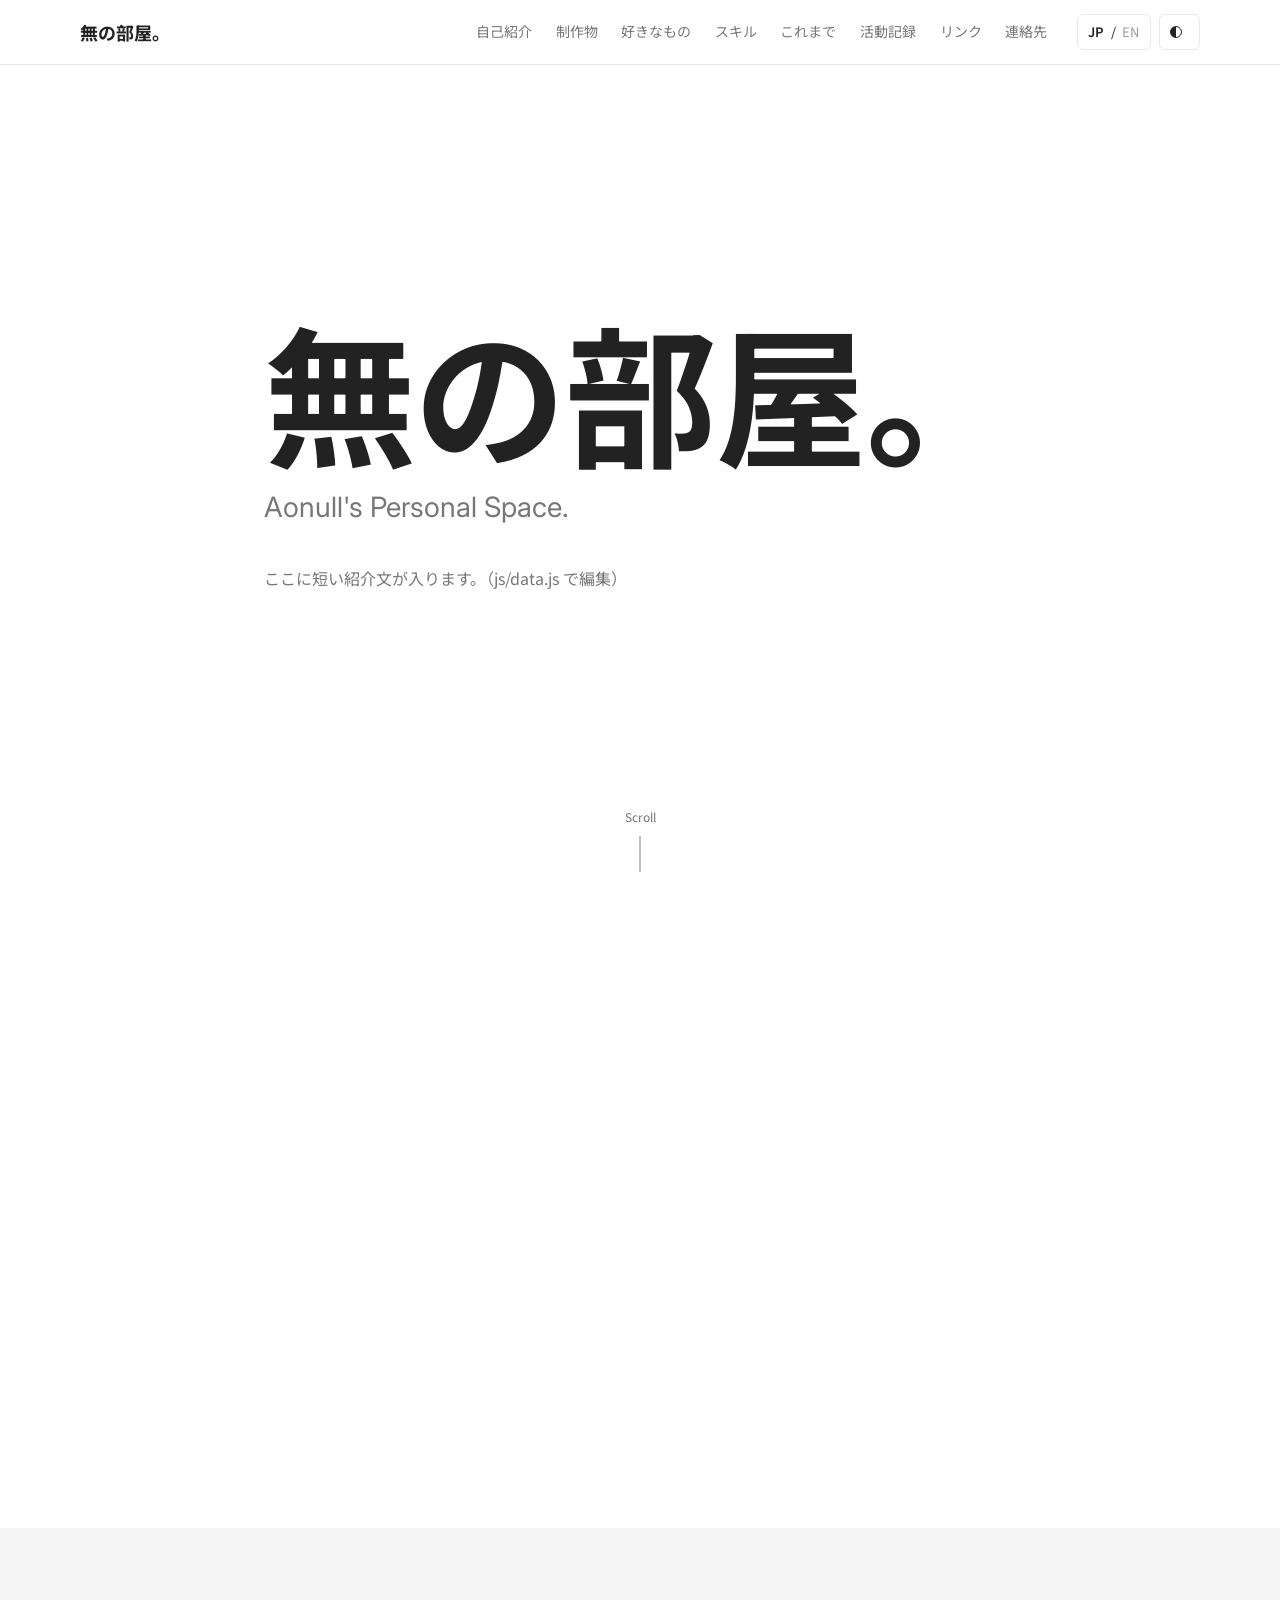
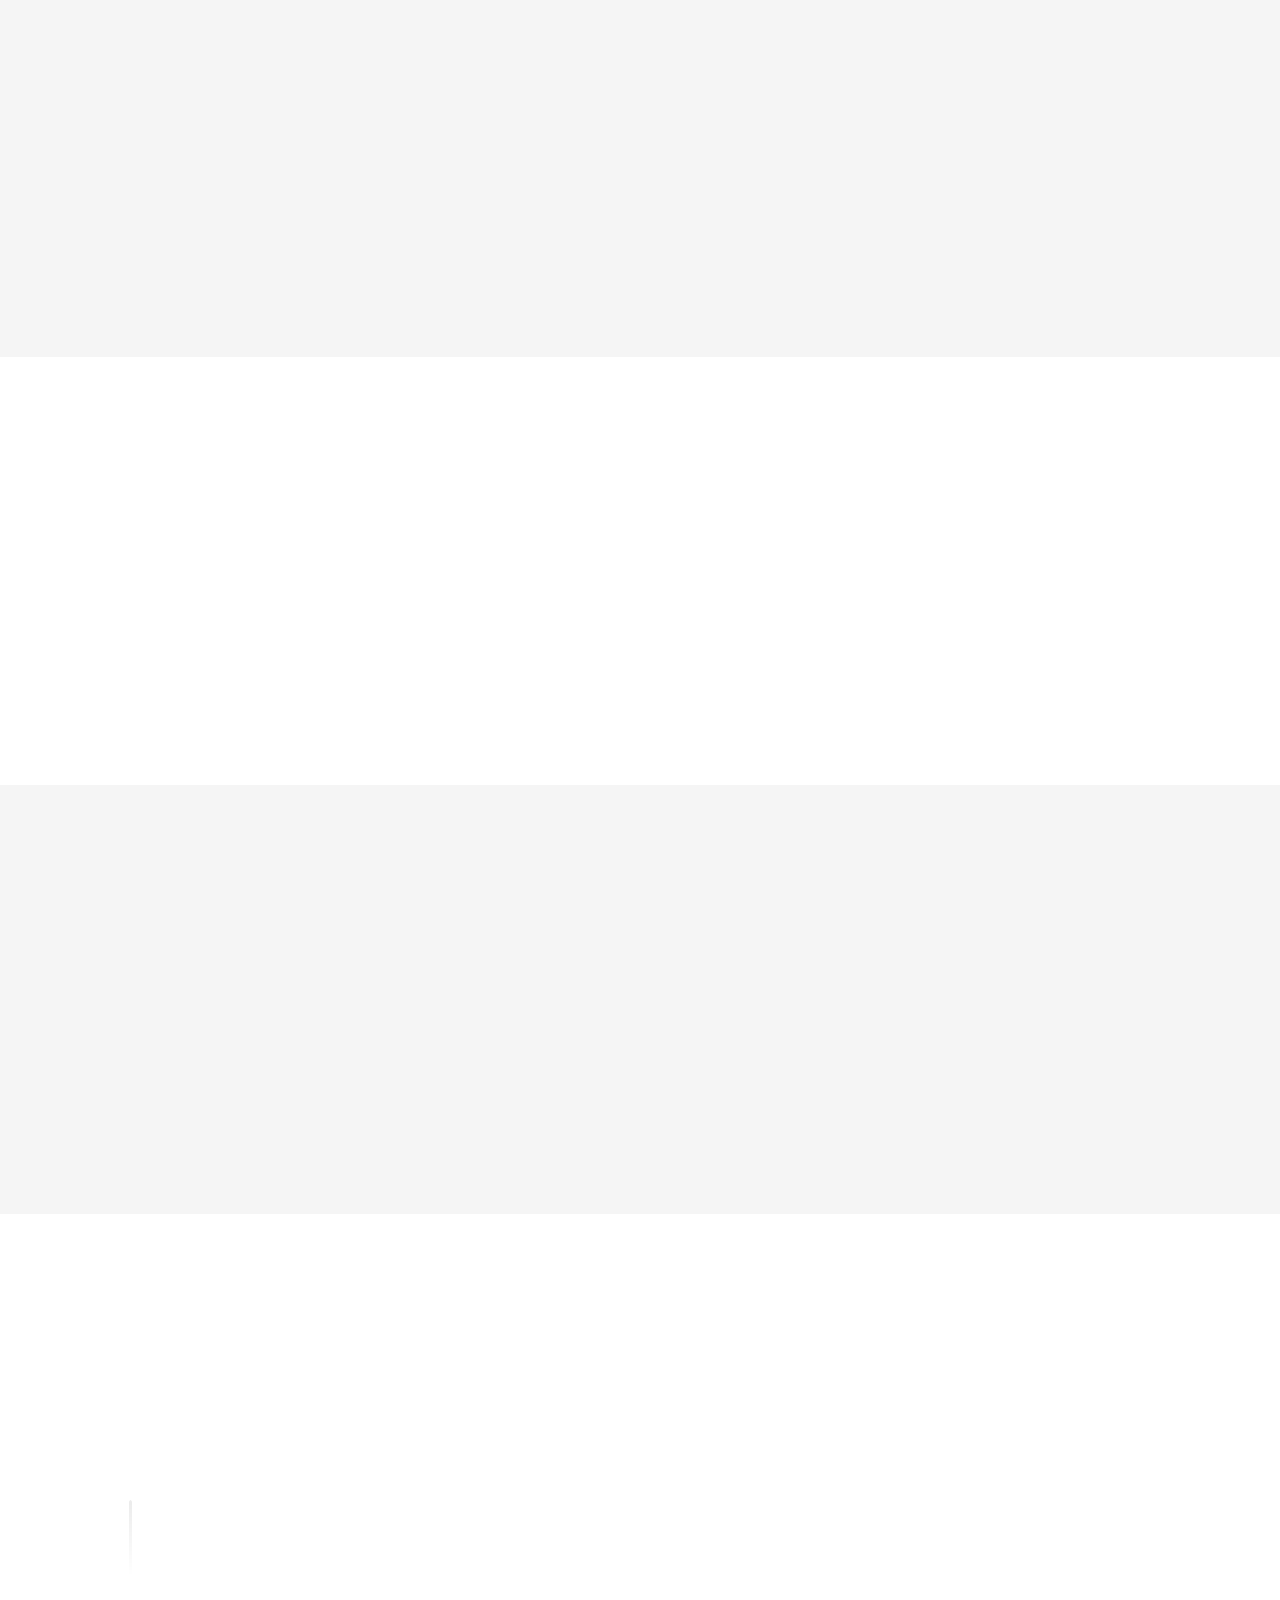
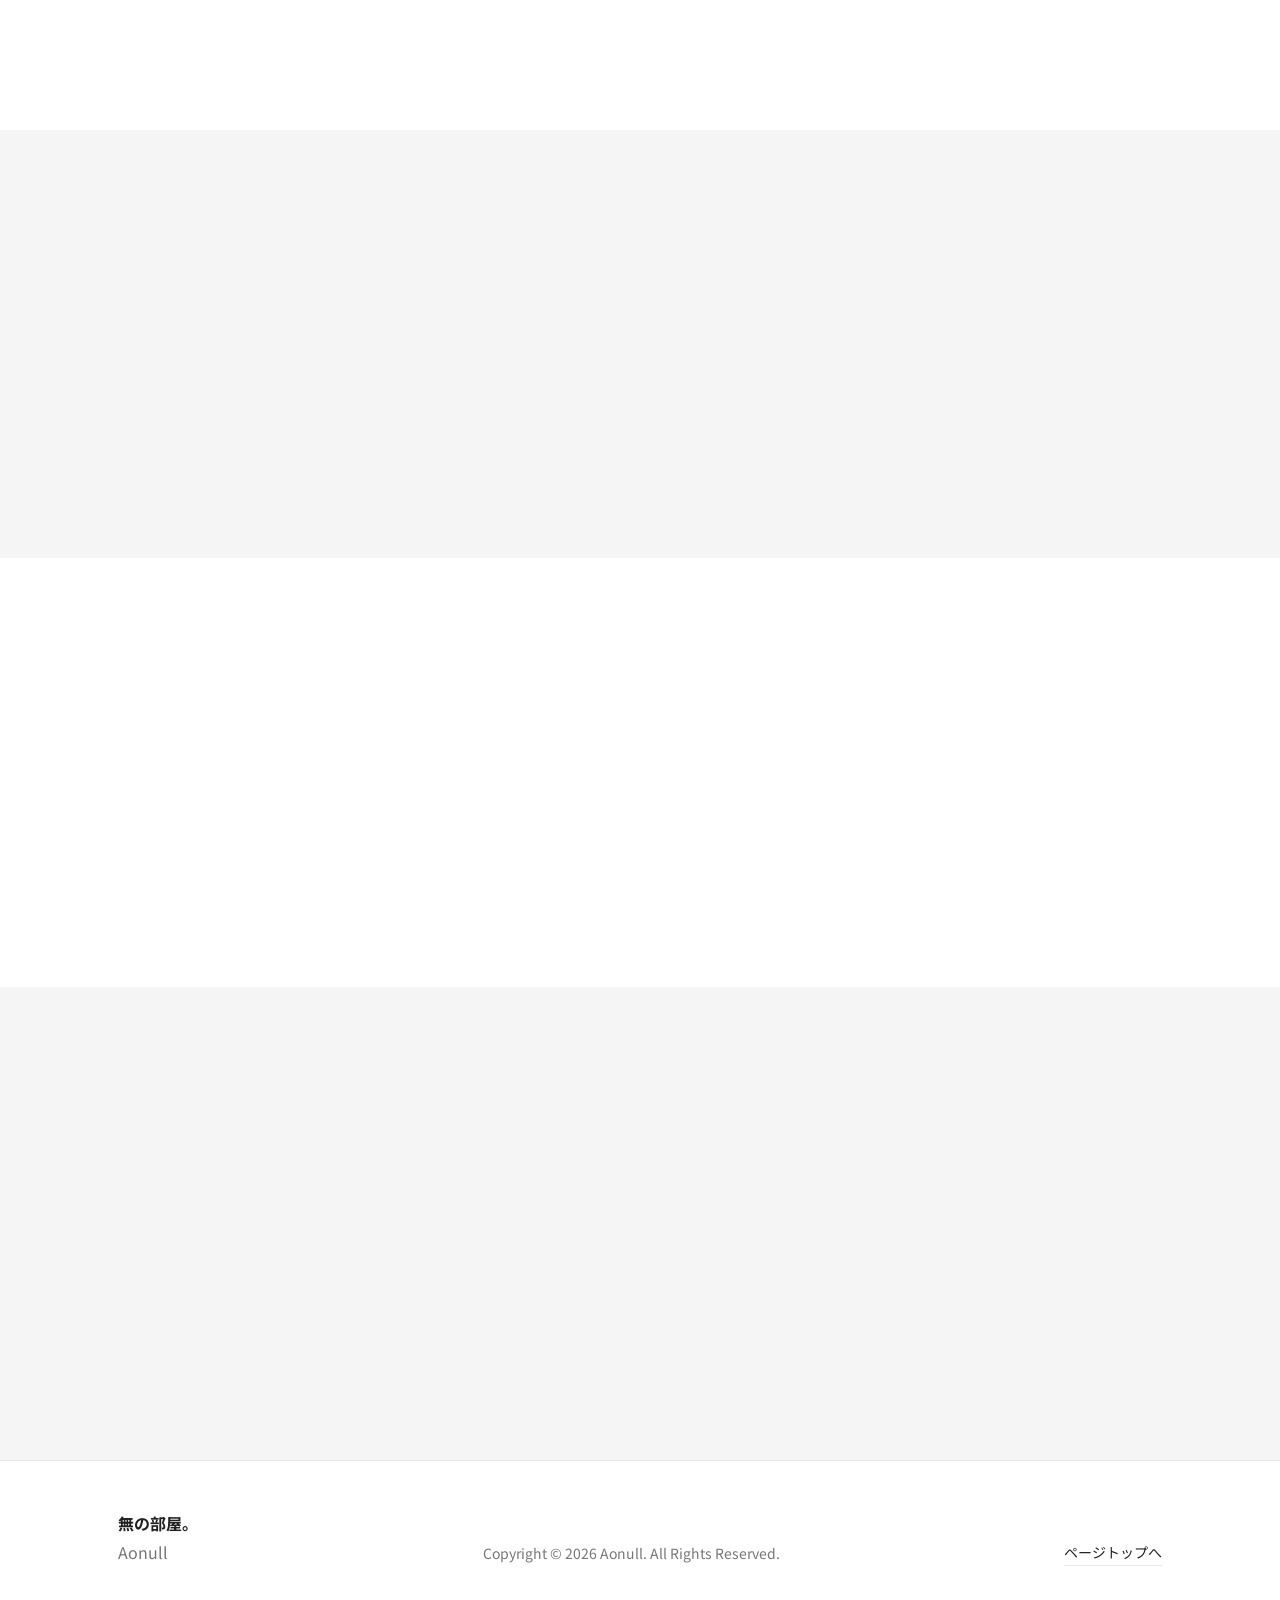
==== index.html @ d4cc5a93 "Publish personal site" ====
<!DOCTYPE html>
<html lang="ja" data-theme="light">
<head>
<meta charset="UTF-8">
<meta name="viewport" content="width=device-width, initial-scale=1">
<title>無の部屋。 | Aonull's Personal Space</title>
<meta name="description" content="Aonullの活動・制作物・趣味を紹介するパーソナルサイト。（説明文は js/data.js で編集できます）">
<meta name="color-scheme" content="light dark">
<meta property="og:type" content="website">
<meta property="og:site_name" content="無の部屋。">
<meta property="og:title" content="無の部屋。 | Aonull's Personal Space">
<meta property="og:description" content="Aonullの活動・制作物・趣味を紹介するパーソナルサイト。">
<meta property="og:locale" content="ja_JP">
<meta name="twitter:card" content="summary">
<!-- OGP画像: assets/images/ogp.png を用意したら下の行のコメントを外し、公開URLを絶対パスで指定 -->
<!-- <meta property="og:image" content="https://USERNAME.github.io/REPO/assets/images/ogp.png"> -->
<link rel="icon" href="assets/favicon/favicon.svg" type="image/svg+xml">
<link rel="preconnect" href="https://fonts.googleapis.com">
<link rel="preconnect" href="https://fonts.gstatic.com" crossorigin>
<link rel="stylesheet" href="https://fonts.googleapis.com/css2?family=Inter:wght@400;500;600&family=Noto+Sans+JP:wght@400;500;700&display=swap">
<link rel="stylesheet" href="css/themes.css">
<link rel="stylesheet" href="css/style.css">
<link rel="stylesheet" href="css/responsive.css">
<script>
/* 初回描画前にテーマを確定（ちらつき防止） */
(function(){try{var t=localStorage.getItem('theme');if(t!=='light'&&t!=='dark'){t=matchMedia('(prefers-color-scheme: dark)').matches?'dark':'light'}
document.documentElement.dataset.theme=t;document.documentElement.classList.add('js');
var l=localStorage.getItem('lang');if(l==='en')document.documentElement.lang='en'}catch(e){document.documentElement.classList.add('js')}})();
</script>
</head>
<body>
<a class="skip" href="#main" data-i18n="ui.skip">本文へスキップ</a>

<header class="header" id="header">
  <div class="header__in">
    <a class="logo" href="#top">無の部屋。</a>
    <button class="menu-btn" id="menuBtn" aria-expanded="false" aria-controls="nav" aria-label="Menu"><span></span><span></span></button>
    <nav class="nav" id="nav" aria-label="Main">
      <ul>
        <li><a href="#about" data-i18n="nav.about">自己紹介</a></li>
        <li><a href="#works" data-i18n="nav.works">制作物</a></li>
        <li><a href="#interests" data-i18n="nav.interests">好きなもの</a></li>
        <li><a href="#skills" data-i18n="nav.skills">スキル</a></li>
        <li><a href="#history" data-i18n="nav.history">これまで</a></li>
        <li><a href="#activity" data-i18n="nav.activity">活動記録</a></li>
        <li><a href="#links" data-i18n="nav.links">リンク</a></li>
        <li><a href="#contact" data-i18n="nav.contact">連絡先</a></li>
      </ul>
      <div class="tools">
        <button class="tool" id="langBtn" type="button" aria-label="Language"><span data-l="ja">JP</span> / <span data-l="en">EN</span></button>
        <button class="tool" id="themeBtn" type="button" aria-label="Theme"><span class="theme-ico" aria-hidden="true"></span><span id="themeLabel"></span></button>
      </div>
    </nav>
  </div>
</header>

<main id="main">
  <section class="hero" id="top" aria-labelledby="heroTitle">
    <div class="wrap">
      <h1 id="heroTitle">無の部屋。</h1>
      <p class="hero__en">Aonull's Personal Space.</p>
      <p class="hero__lead" data-i18n="hero.lead">ここに短い紹介文が入ります。（js/data.js で編集）</p>
    </div>
    <a class="scroll" href="#about" aria-label="Scroll"><span data-i18n="ui.scroll">Scroll</span><i></i></a>
  </section>

  <section class="section" id="about" aria-labelledby="about-h"><div class="wrap">
    <h2 id="about-h" class="reveal" data-i18n="nav.about">自己紹介</h2>
    <div class="about reveal">
      <div class="avatar" id="avatar"></div>
      <dl class="profile" id="profile"></dl>
    </div>
  </div></section>

  <section class="section alt" id="works" aria-labelledby="works-h"><div class="wrap">
    <h2 id="works-h" class="reveal" data-i18n="nav.works">制作物</h2>
    <ol class="works" id="worksList"></ol>
  </div></section>

  <section class="section" id="interests" aria-labelledby="interests-h"><div class="wrap">
    <h2 id="interests-h" class="reveal" data-i18n="nav.interests">好きなもの</h2>
    <div class="int-grid" id="interestsList"></div>
  </div></section>

  <section class="section alt" id="skills" aria-labelledby="skills-h"><div class="wrap">
    <h2 id="skills-h" class="reveal" data-i18n="nav.skills">スキル</h2>
    <div class="skills" id="skillsList"></div>
  </div></section>

  <section class="section" id="history" aria-labelledby="history-h"><div class="wrap">
    <h2 id="history-h" class="reveal" data-i18n="nav.history">これまで</h2>
    <div class="route" id="route">
      <div class="route__line" aria-hidden="true"><div class="route__fill"></div></div>
      <ol id="historyList"></ol>
    </div>
  </div></section>

  <section class="section alt" id="activity" aria-labelledby="activity-h"><div class="wrap">
    <h2 id="activity-h" class="reveal" data-i18n="nav.activity">活動記録</h2>
    <ol class="timeline" id="activityList"></ol>
  </div></section>

  <section class="section" id="links" aria-labelledby="links-h"><div class="wrap">
    <h2 id="links-h" class="reveal" data-i18n="nav.links">リンク</h2>
    <ul class="links" id="linksList"></ul>
  </div></section>

  <section class="section alt" id="contact" aria-labelledby="contact-h"><div class="wrap">
    <h2 id="contact-h" class="reveal" data-i18n="nav.contact">連絡先</h2>
    <p class="reveal" data-i18n="contact.lead">お問い合わせはメールでお願いします。</p>
    <p class="reveal mail"><a id="mailLink" href="#contact" class="mail__a"></a></p>
  </div></section>
</main>

<footer class="footer"><div class="wrap footer__in">
  <div><strong>無の部屋。</strong><br><span class="muted">Aonull</span></div>
  <p class="muted small">Copyright © <span id="year">2026</span> Aonull. All Rights Reserved.</p>
  <a href="#top" class="footer__top" data-i18n="ui.top">ページトップへ</a>
</div></footer>

<a href="#top" class="to-top" id="toTop" aria-label="Top" hidden>↑</a>
<noscript><p class="noscript">JavaScriptを有効にすると、すべての内容が表示されます。 / Please enable JavaScript to see all content.</p></noscript>

<script src="js/data.js"></script>
<script src="js/main.js"></script>
</body>
</html>
---- css/themes.css ----
/* 色はすべてここで一元管理 */
:root{
  --bg:#FFFFFF; --bg-sub:#F5F5F5; --text:#222222; --muted:#777777; --line:#E8E8E8;
  --route:#3F6F8A; --accent:#222222; --on-accent:#FFFFFF; --header-bg:rgba(255,255,255,.85);
}
[data-theme="dark"]{
  --bg:#171717; --bg-sub:#222222; --text:#F5F5F5; --muted:#AAAAAA; --line:#333333;
  --route:#6FC3DB; --accent:#F5F5F5; --on-accent:#171717; --header-bg:rgba(23,23,23,.85);
}
---- css/style.css ----
*,*::before,*::after{box-sizing:border-box}
html{scroll-behavior:smooth;scroll-padding-top:72px;-webkit-text-size-adjust:100%}
body{margin:0;font-family:Inter,"Noto Sans JP",system-ui,-apple-system,sans-serif;font-size:1rem;line-height:1.8;color:var(--text);background:var(--bg);overflow-x:hidden;transition:background-color .3s,color .3s}
html[lang="ja"] body{font-family:"Noto Sans JP",Inter,system-ui,sans-serif}
img{max-width:100%;display:block}
a{color:inherit}
h1,h2,h3{line-height:1.3;margin:0;font-weight:500}
p{margin:0 0 1em}
ul,ol,dl{margin:0;padding:0;list-style:none}
.wrap{max-width:1140px;margin:0 auto;padding:0 clamp(20px,5vw,48px)}
.muted{color:var(--muted)} .small{font-size:.875rem}
:focus-visible{outline:2px solid var(--accent);outline-offset:3px;border-radius:4px}
.skip{position:absolute;left:12px;top:-60px;background:var(--accent);color:var(--on-accent);padding:.5em 1em;border-radius:6px;z-index:200}
.skip:focus{top:12px}
[data-l]{opacity:.45;transition:opacity .2s}
html[lang="ja"] [data-l="ja"],html[lang="en"] [data-l="en"]{opacity:1;font-weight:600}

.header{position:fixed;inset:0 0 auto;z-index:100;background:var(--header-bg);backdrop-filter:blur(12px);-webkit-backdrop-filter:blur(12px);border-bottom:1px solid var(--line);transition:background-color .3s,border-color .3s}
.header__in{max-width:1200px;margin:0 auto;padding:0 clamp(20px,4vw,40px);height:64px;display:flex;align-items:center;justify-content:space-between;gap:24px}
.logo{font-weight:700;font-size:1.125rem;text-decoration:none}
.nav{display:flex;align-items:center;gap:20px}
.nav ul{display:flex;gap:4px}
.nav ul a{position:relative;display:block;padding:.5em .7em;font-size:.875rem;text-decoration:none;color:var(--muted);transition:color .2s}
.nav ul a::after{content:"";position:absolute;left:.7em;right:.7em;bottom:.2em;height:1px;background:var(--accent);transform:scaleX(0);transform-origin:left;transition:transform .25s}
.nav ul a:hover,.nav ul a.is-active{color:var(--text)}
.nav ul a:hover::after,.nav ul a.is-active::after{transform:scaleX(1)}
.tools{display:flex;gap:8px}
.tool{font:inherit;font-size:.8125rem;display:inline-flex;align-items:center;gap:.5em;min-height:36px;padding:0 .8em;border:1px solid var(--line);border-radius:6px;background:transparent;color:var(--text);cursor:pointer;transition:background-color .2s,transform .1s}
.tool:hover{background:var(--bg-sub)} .tool:active{transform:scale(.96)}
.theme-ico{width:12px;height:12px;border-radius:50%;border:1.5px solid currentColor;background:linear-gradient(90deg,currentColor 50%,transparent 50%)}
.menu-btn{display:none}

.hero{min-height:100svh;display:flex;align-items:center;position:relative;padding:96px 0 80px}
.hero h1{font-size:clamp(3.5rem,13vw,9.5rem);font-weight:700;letter-spacing:-.01em;line-height:1.1}
.hero__en{font-size:clamp(1.125rem,2.6vw,1.75rem);color:var(--muted);margin:.5rem 0 2rem;font-family:Inter,sans-serif}
.hero__lead{max-width:34em;color:var(--muted)}
.scroll{position:absolute;left:50%;bottom:28px;transform:translateX(-50%);display:flex;flex-direction:column;align-items:center;gap:8px;font-size:.75rem;color:var(--muted);text-decoration:none}
.scroll i{width:1px;height:36px;background:var(--line);position:relative;overflow:hidden}
.scroll i::after{content:"";position:absolute;inset:0;background:var(--accent);animation:drip 2.2s ease-in-out infinite}
@keyframes drip{0%{transform:translateY(-100%)}60%,100%{transform:translateY(100%)}}

.section{padding:clamp(80px,12vw,160px) 0}
.section.alt{background:var(--bg-sub);transition:background-color .3s}
.section h2{font-size:clamp(1.75rem,4vw,2.75rem);margin-bottom:clamp(32px,5vw,64px)}
.ph{color:var(--muted);font-style:italic}

.about{display:grid;grid-template-columns:200px 1fr;gap:clamp(32px,6vw,80px);align-items:start}
.avatar{width:200px;aspect-ratio:1;border-radius:50%;overflow:hidden;background:var(--bg-sub);border:1px solid var(--line);display:grid;place-items:center;font-size:3rem;color:var(--muted)}
.avatar img{width:100%;height:100%;object-fit:cover}
.profile>div{display:grid;grid-template-columns:9em 1fr;gap:16px;padding:1.1em 0;border-bottom:1px solid var(--line)}
.profile>div:first-child{padding-top:0}
.profile dt{color:var(--muted);font-size:.875rem}.profile dd{margin:0}

.grid{display:grid;grid-template-columns:repeat(3,1fr);gap:24px}
.card{background:var(--bg);border:1px solid var(--line);border-radius:10px;overflow:hidden;display:flex;flex-direction:column;transition:border-color .2s,transform .25s,background-color .3s}
.card:hover{transform:translateY(-3px);border-color:var(--muted)}
.thumb{aspect-ratio:16/10;background:var(--bg-sub);display:grid;place-items:center;font-size:2.5rem;color:var(--muted);overflow:hidden}
.alt .thumb{background:var(--line)}
.thumb img{width:100%;height:100%;object-fit:cover}
.card__b{padding:20px;display:flex;flex-direction:column;gap:10px;flex:1}
.card h3{font-size:1.125rem}
.card p{margin:0;font-size:.9375rem;color:var(--muted)}
.meta{display:flex;flex-wrap:wrap;gap:6px;align-items:center;font-size:.8125rem;color:var(--muted)}
.tag{border:1px solid var(--line);border-radius:999px;padding:.05em .7em}
.badge{background:var(--bg-sub);border-radius:999px;padding:.05em .7em}
.card details{font-size:.9375rem}
.card summary{cursor:pointer;color:var(--muted);padding:.3em 0}
.card summary:hover{color:var(--text)}
.card details p{margin-top:.5em}
.btn{display:inline-flex;align-items:center;justify-content:center;min-height:40px;padding:0 1.1em;border-radius:6px;border:1px solid var(--accent);background:var(--accent);color:var(--on-accent);font-size:.875rem;text-decoration:none;transition:opacity .2s,transform .1s;margin-top:auto;align-self:flex-start}
.btn:hover{opacity:.85}.btn:active{transform:scale(.96)}
.btn[aria-disabled="true"]{background:transparent;color:var(--muted);border-color:var(--line);pointer-events:none}

.skills{display:grid;grid-template-columns:repeat(2,1fr);gap:clamp(32px,5vw,64px)}
.skills h3{font-size:1.125rem;padding-bottom:.6em;border-bottom:1px solid var(--text);margin-bottom:.4em}
.skill{display:grid;grid-template-columns:9em 1fr;gap:16px;padding:.9em 0;border-bottom:1px solid var(--line)}
.skill b{font-weight:500}.skill span{color:var(--muted);font-size:.9375rem}

.timeline{max-width:760px;border-left:1px solid var(--line);margin-left:6px}
.timeline li{position:relative;padding:0 0 40px 28px}
.timeline li::before{content:"";position:absolute;left:-4px;top:.7em;width:7px;height:7px;border-radius:50%;background:var(--accent)}
.timeline time{font-size:.875rem;color:var(--muted)}
.timeline h3{font-size:1.125rem;margin:.2em 0 .4em}
.timeline p{color:var(--muted);margin-bottom:.5em}
.empty{color:var(--muted);border:1px dashed var(--line);border-radius:10px;padding:32px;text-align:center;grid-column:1/-1}
.timeline .empty{margin-left:28px}

.links{display:grid;grid-template-columns:repeat(3,1fr);gap:16px}
.link{display:flex;gap:16px;align-items:center;padding:20px;min-height:88px;background:var(--bg);border:1px solid var(--line);border-radius:10px;text-decoration:none;transition:border-color .2s,transform .25s}
a.link:hover{border-color:var(--muted);transform:translateY(-2px)}
.link[aria-disabled="true"]{opacity:.65}
.link__ico{flex:none;width:44px;height:44px;border-radius:50%;background:var(--bg-sub);display:grid;place-items:center;font-weight:600;overflow:hidden}
.link__ico img{width:24px;height:24px}
.link b{display:block;font-weight:500}.link small{color:var(--muted);display:block;line-height:1.5}

.mail__a{font-size:clamp(1.25rem,3.5vw,2rem);text-decoration:none;border-bottom:1px solid var(--muted);transition:border-color .2s;overflow-wrap:anywhere}
.mail__a:hover{border-color:var(--text)}
.footer{border-top:1px solid var(--line);padding:48px 0}
.footer__in{display:flex;justify-content:space-between;align-items:flex-end;gap:24px;flex-wrap:wrap}
.footer__in p{margin:0}
.footer__top{font-size:.875rem;text-decoration:none;border-bottom:1px solid var(--line)}
.to-top{position:fixed;right:20px;bottom:20px;width:48px;height:48px;border-radius:50%;display:grid;place-items:center;background:var(--accent);color:var(--on-accent);text-decoration:none;z-index:90;opacity:0;transform:translateY(12px);transition:opacity .3s,transform .3s;pointer-events:none}
.to-top.show{opacity:1;transform:none;pointer-events:auto}
.noscript{position:fixed;bottom:0;left:0;right:0;margin:0;padding:.8em;text-align:center;background:var(--bg-sub);font-size:.875rem;z-index:150}

/* JS有効時のみ隠す＝JSが失敗しても本文は見える */
.js .reveal{opacity:0;transform:translateY(16px);transition:opacity .7s ease,transform .7s ease;transition-delay:var(--d,0s)}
.js .reveal.in{opacity:1;transform:none}
@media (prefers-reduced-motion:reduce){
  html{scroll-behavior:auto}
  *,*::before,*::after{animation:none!important;transition-duration:.01ms!important;transition-delay:0s!important}
  .js .reveal{opacity:1;transform:none}
}

/* WORKS：リスト形式（タイポグラフィ中心） */
.works{max-width:860px}
.work{display:grid;grid-template-columns:3.5rem 1fr;gap:16px;padding:clamp(24px,4vw,40px) 0;border-top:1px solid var(--line)}
.work__n{color:var(--muted);font-size:.875rem;padding-top:.6em;font-variant-numeric:tabular-nums}
.work h3{font-size:clamp(1.25rem,2.6vw,1.75rem);margin-bottom:.4em}
.work p{color:var(--muted);margin-bottom:.8em}
.work .btn{margin-top:1em}
.work-more{border-top:1px solid var(--line);padding-top:24px;color:var(--muted);font-size:.9375rem}

/* INTERESTS：カテゴリごとの小さなブロック */
.int-grid{display:grid;grid-template-columns:repeat(auto-fit,minmax(240px,1fr));gap:clamp(40px,6vw,72px);max-width:860px}
.int h3{font-size:1.125rem;font-weight:600}
.int h3::after{content:"";display:block;width:28px;height:1px;background:var(--text);margin:.7em 0 1.1em}
.int li{padding:.15em 0}

/* HISTORY：路線図風の縦タイムライン */
.route{position:relative;max-width:760px;padding-bottom:88px}
.route__line{position:absolute;left:11px;top:12px;bottom:0;width:3px;border-radius:2px;background:var(--line);overflow:hidden;-webkit-mask-image:linear-gradient(to bottom,#000 calc(100% - 88px),transparent);mask-image:linear-gradient(to bottom,#000 calc(100% - 88px),transparent)}
.route__fill{position:absolute;inset:0;background:var(--route);transform-origin:top;transform:scaleY(0)}
.station{position:relative;padding:0 0 48px 56px}
.station:last-child{padding-bottom:0}
.station__node{position:absolute;left:0;top:.35em;width:25px;height:25px;border-radius:50%;border:3px solid var(--route);background:var(--bg);transition:background-color .5s .2s}
.station.in .station__node{background:var(--route)}
.station time{font-size:.875rem;color:var(--muted)}
.station h3{font-size:clamp(1.25rem,2.6vw,1.5rem);margin:.15em 0 .4em}
.station p{color:var(--muted);margin:0}
.route .empty{margin-left:56px}
---- css/responsive.css ----
@media (max-width:1199px){
  .grid{grid-template-columns:repeat(2,1fr)}
  .links{grid-template-columns:repeat(2,1fr)}
}
@media (max-width:991px){
  .menu-btn{display:flex;flex-direction:column;justify-content:center;gap:6px;width:44px;height:44px;padding:0 10px;border:0;background:transparent;cursor:pointer}
  .menu-btn span{display:block;height:1.5px;background:var(--text);transition:transform .25s}
  .menu-btn[aria-expanded="true"] span:first-child{transform:translateY(3.75px) rotate(45deg)}
  .menu-btn[aria-expanded="true"] span:last-child{transform:translateY(-3.75px) rotate(-45deg)}
  .nav{position:fixed;top:64px;left:0;right:0;bottom:0;background:var(--bg);flex-direction:column;align-items:stretch;justify-content:flex-start;gap:24px;padding:16px clamp(20px,5vw,40px) 40px;overflow-y:auto;visibility:hidden;opacity:0;transition:opacity .25s,visibility .25s}
  .nav.open{visibility:visible;opacity:1}
  .nav ul{flex-direction:column;gap:0}
  .nav ul a{font-size:1.125rem;padding:.9em 0;border-bottom:1px solid var(--line);color:var(--text)}
  .nav ul a::after{display:none}
  .nav ul a.is-active{font-weight:700}
  .tools{width:100%}
  .tools .tool{min-height:44px;flex:1;justify-content:center}
}
@media (max-width:767px){
  .work{grid-template-columns:2.5rem 1fr;gap:8px}
  .station{padding-left:48px}.route .empty{margin-left:48px}
  .about{grid-template-columns:1fr}.avatar{width:128px}
  .profile>div,.skill{grid-template-columns:1fr;gap:4px}
  .grid,.links,.skills{grid-template-columns:1fr}
  .hero{padding-top:88px}
  .footer__in{flex-direction:column;align-items:flex-start}
}
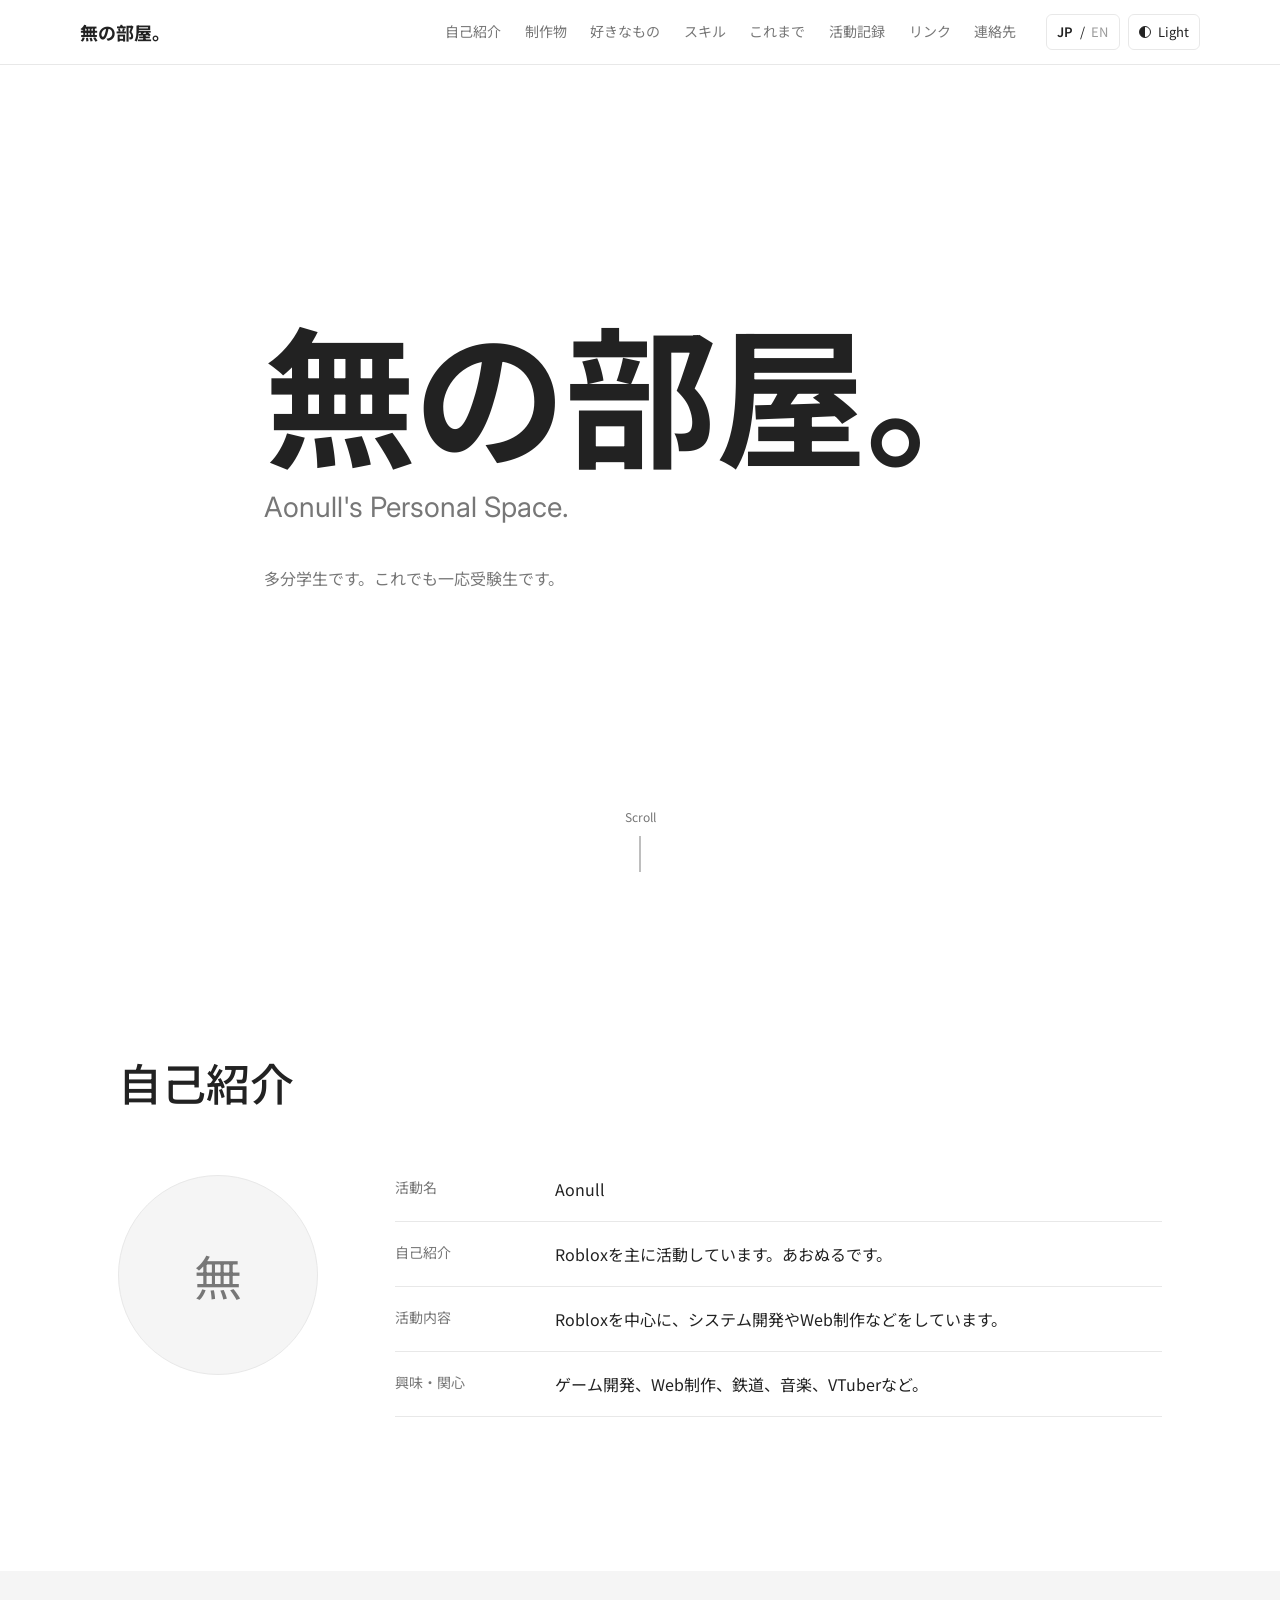
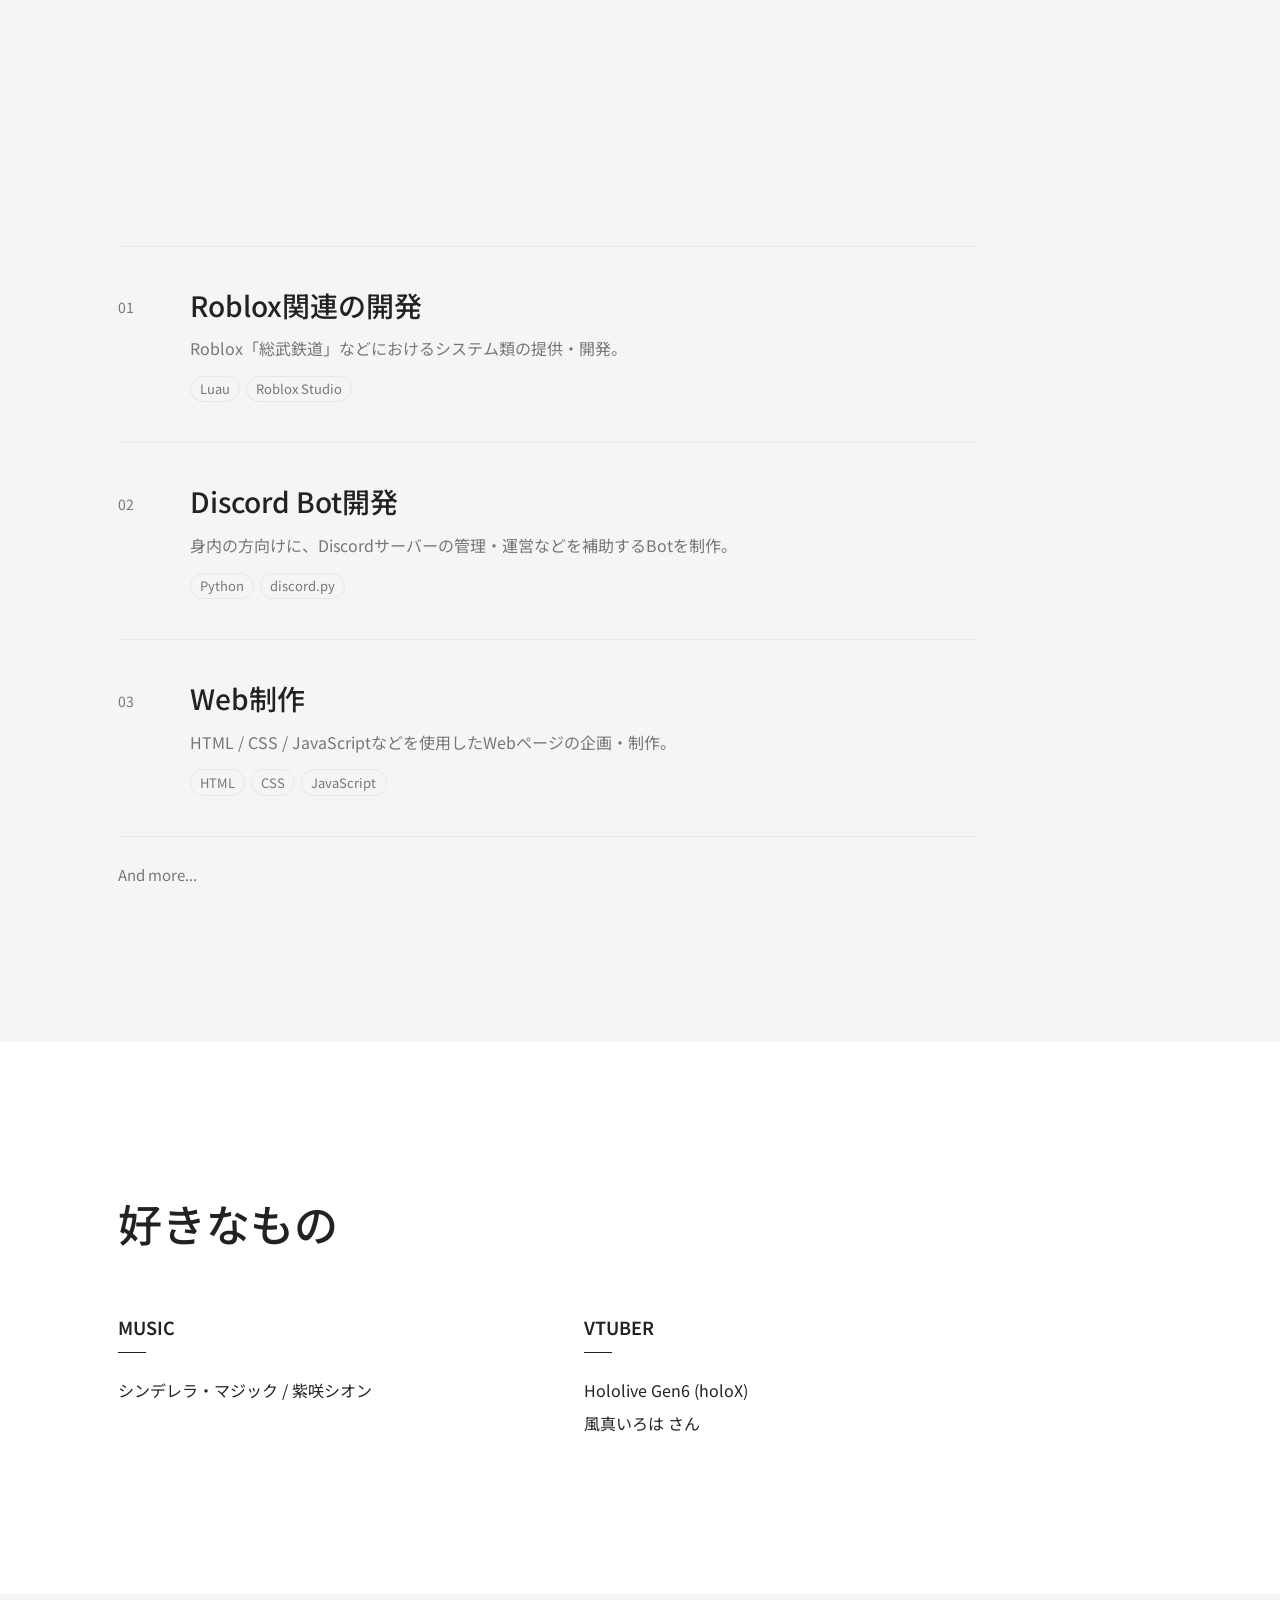
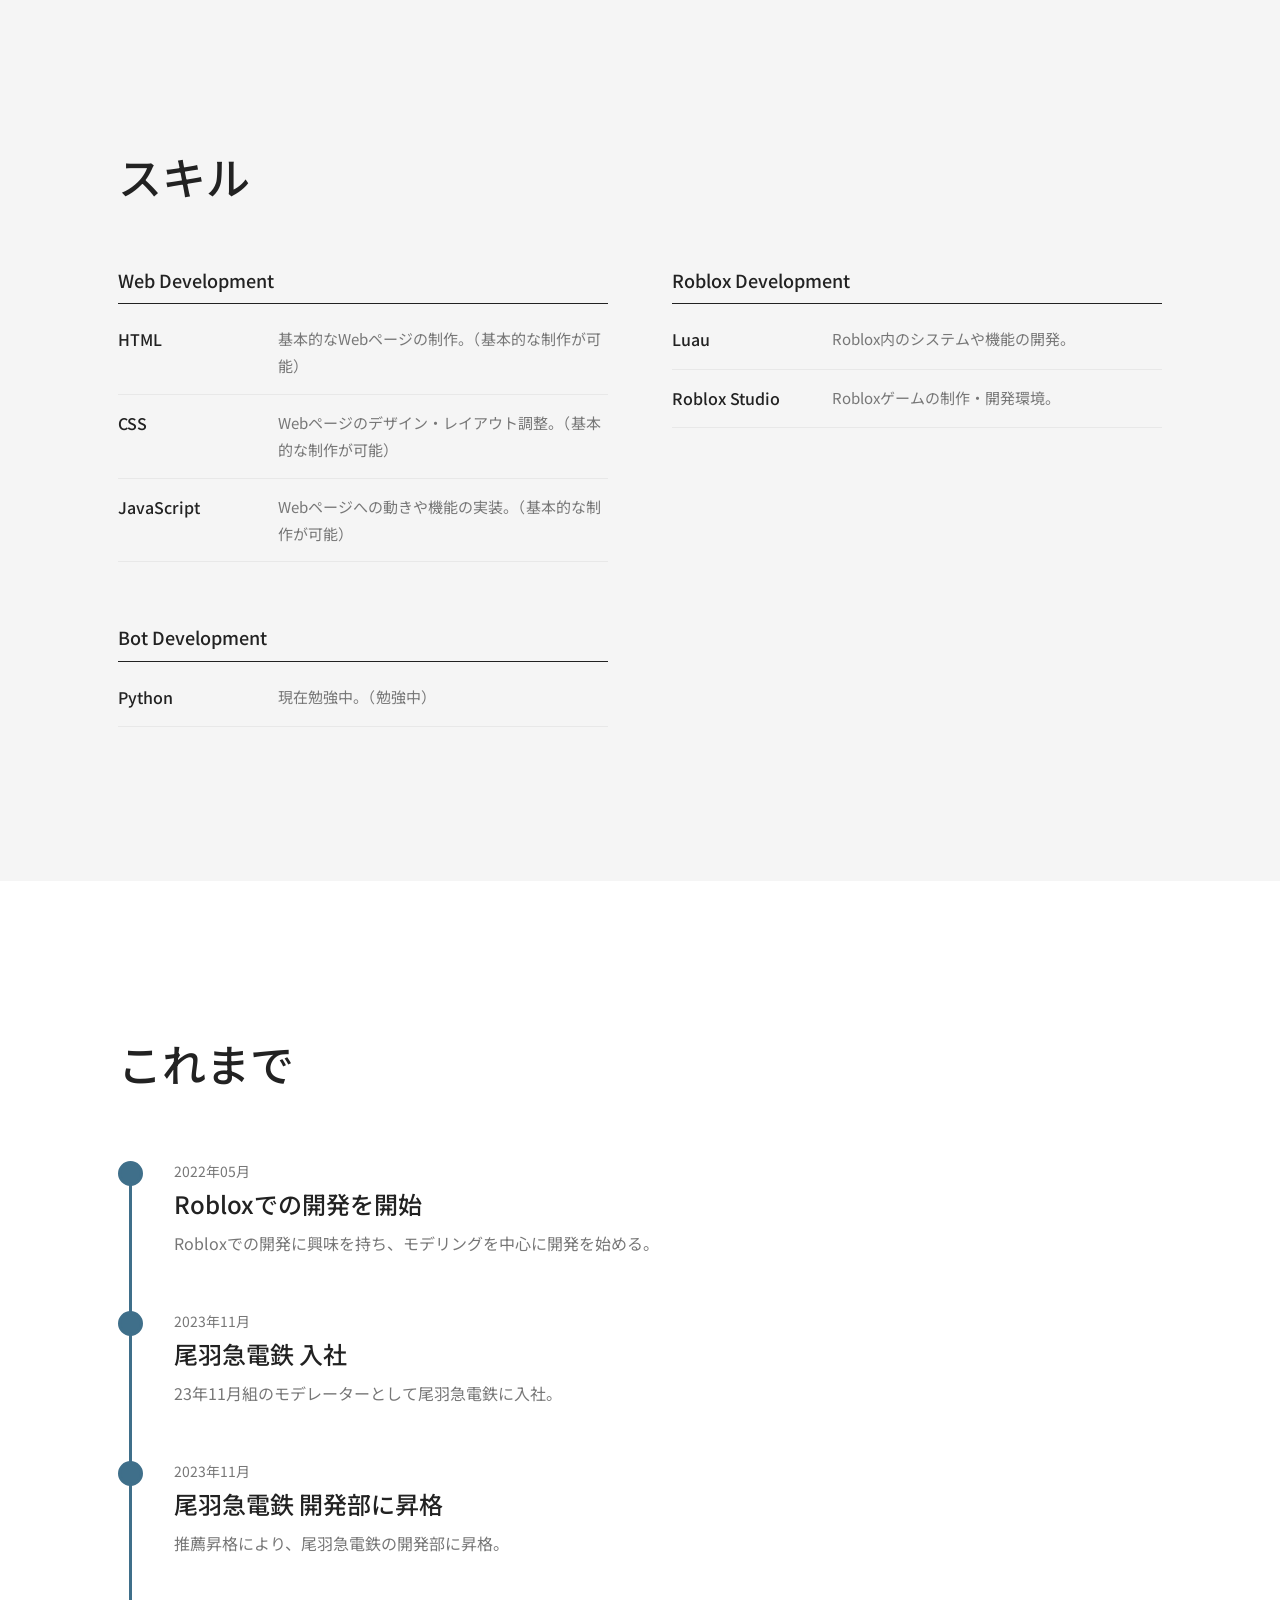
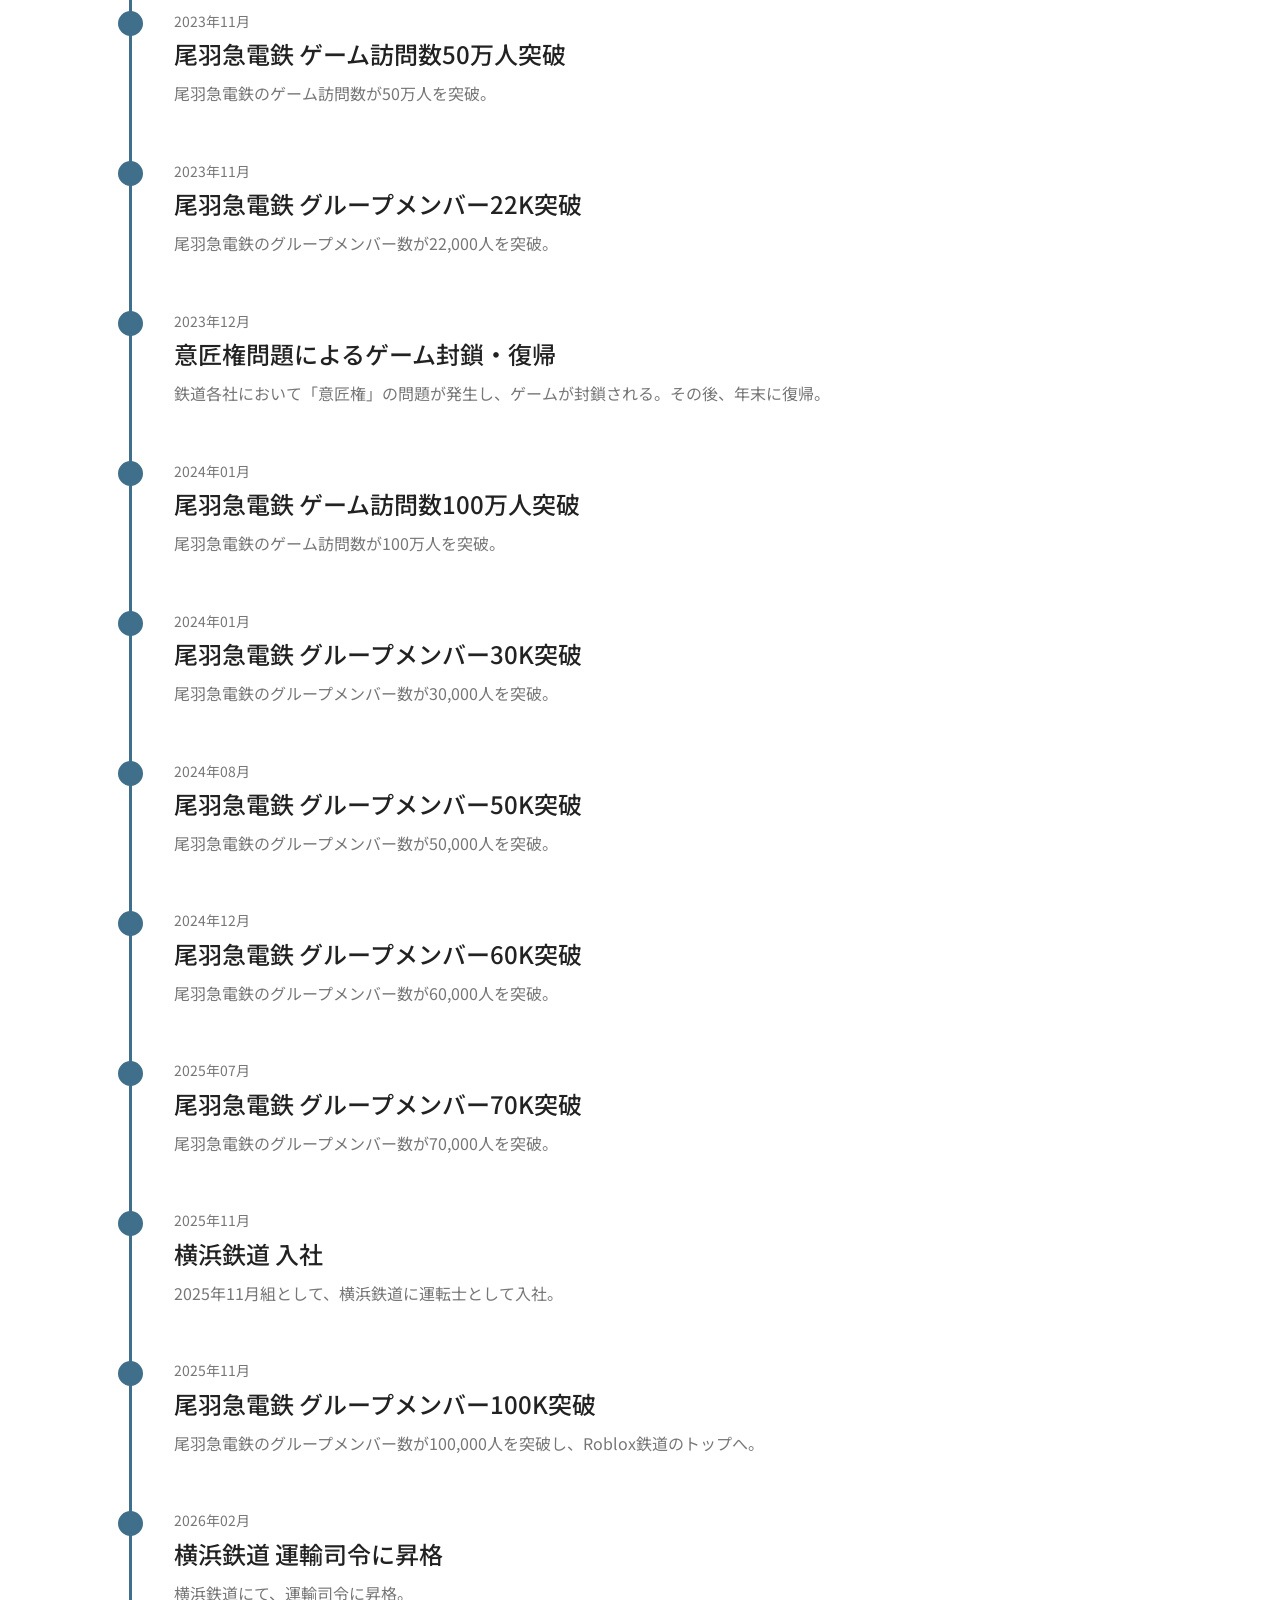
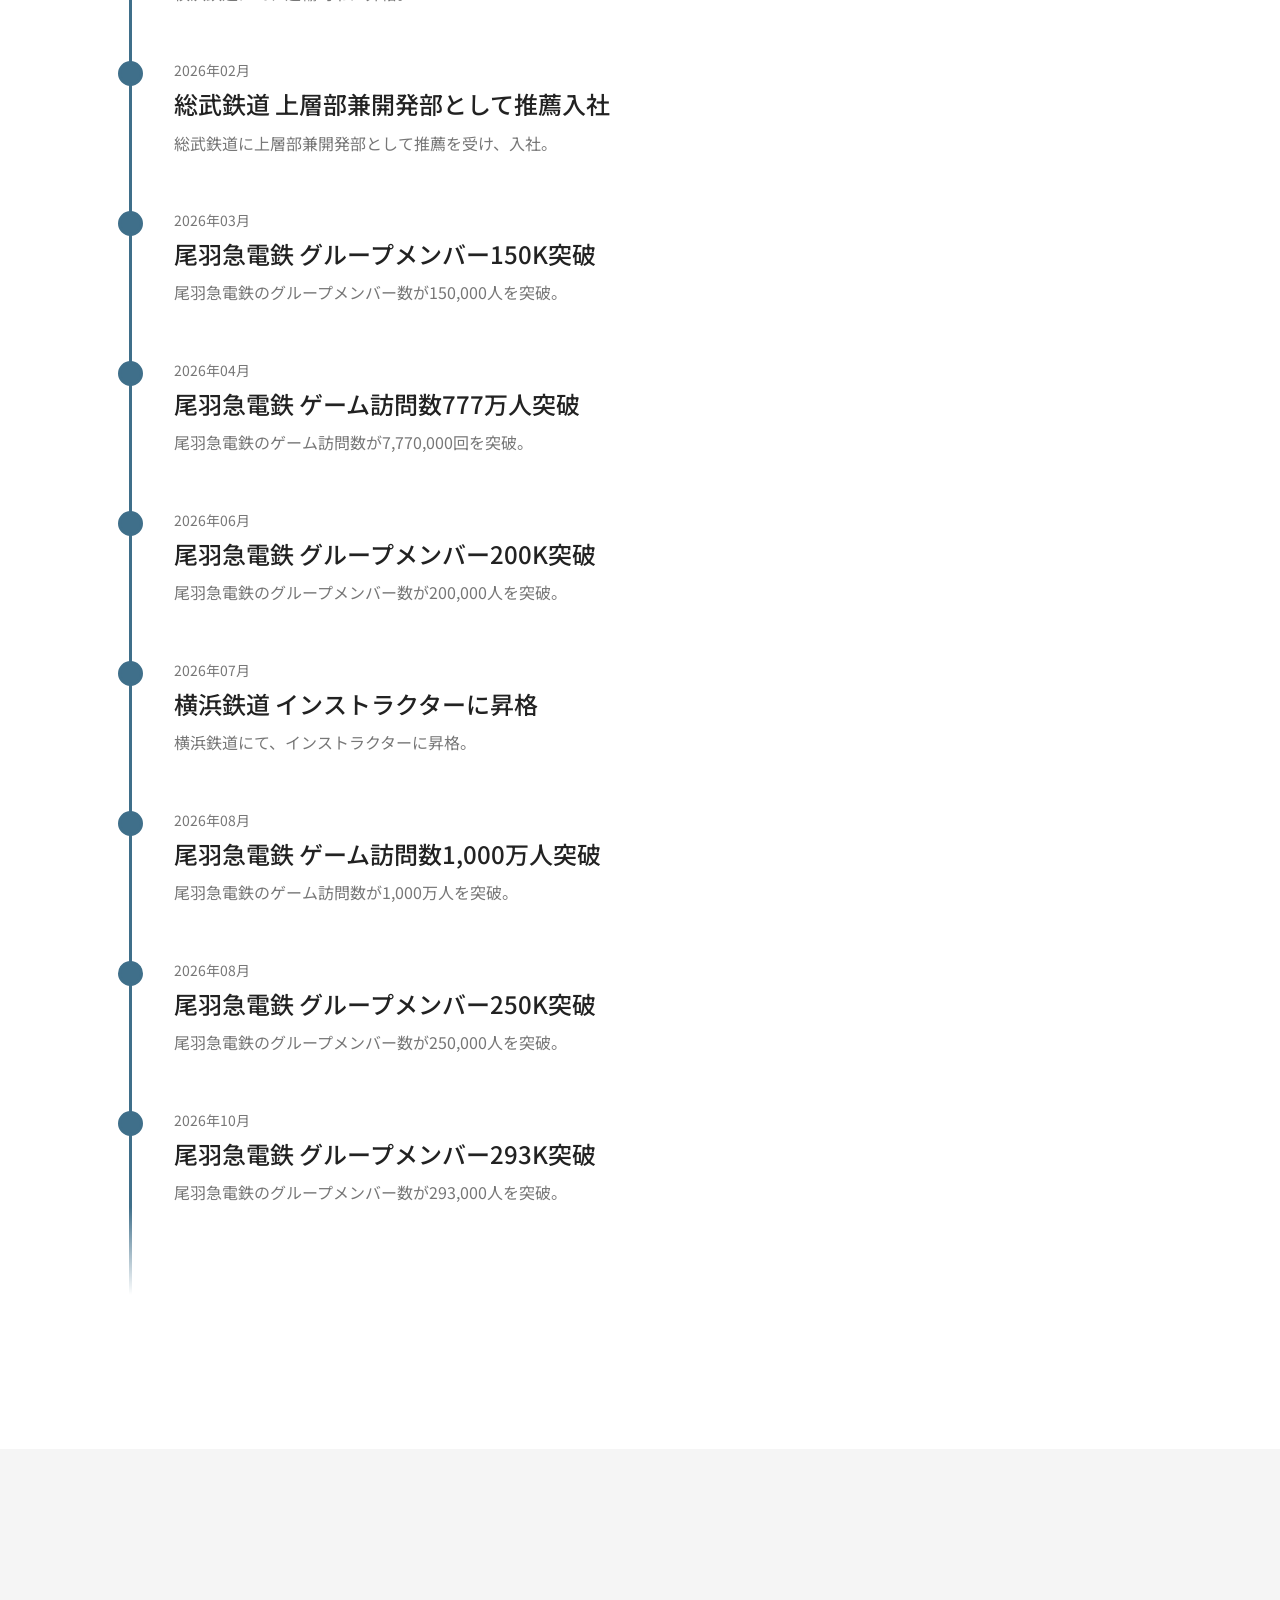
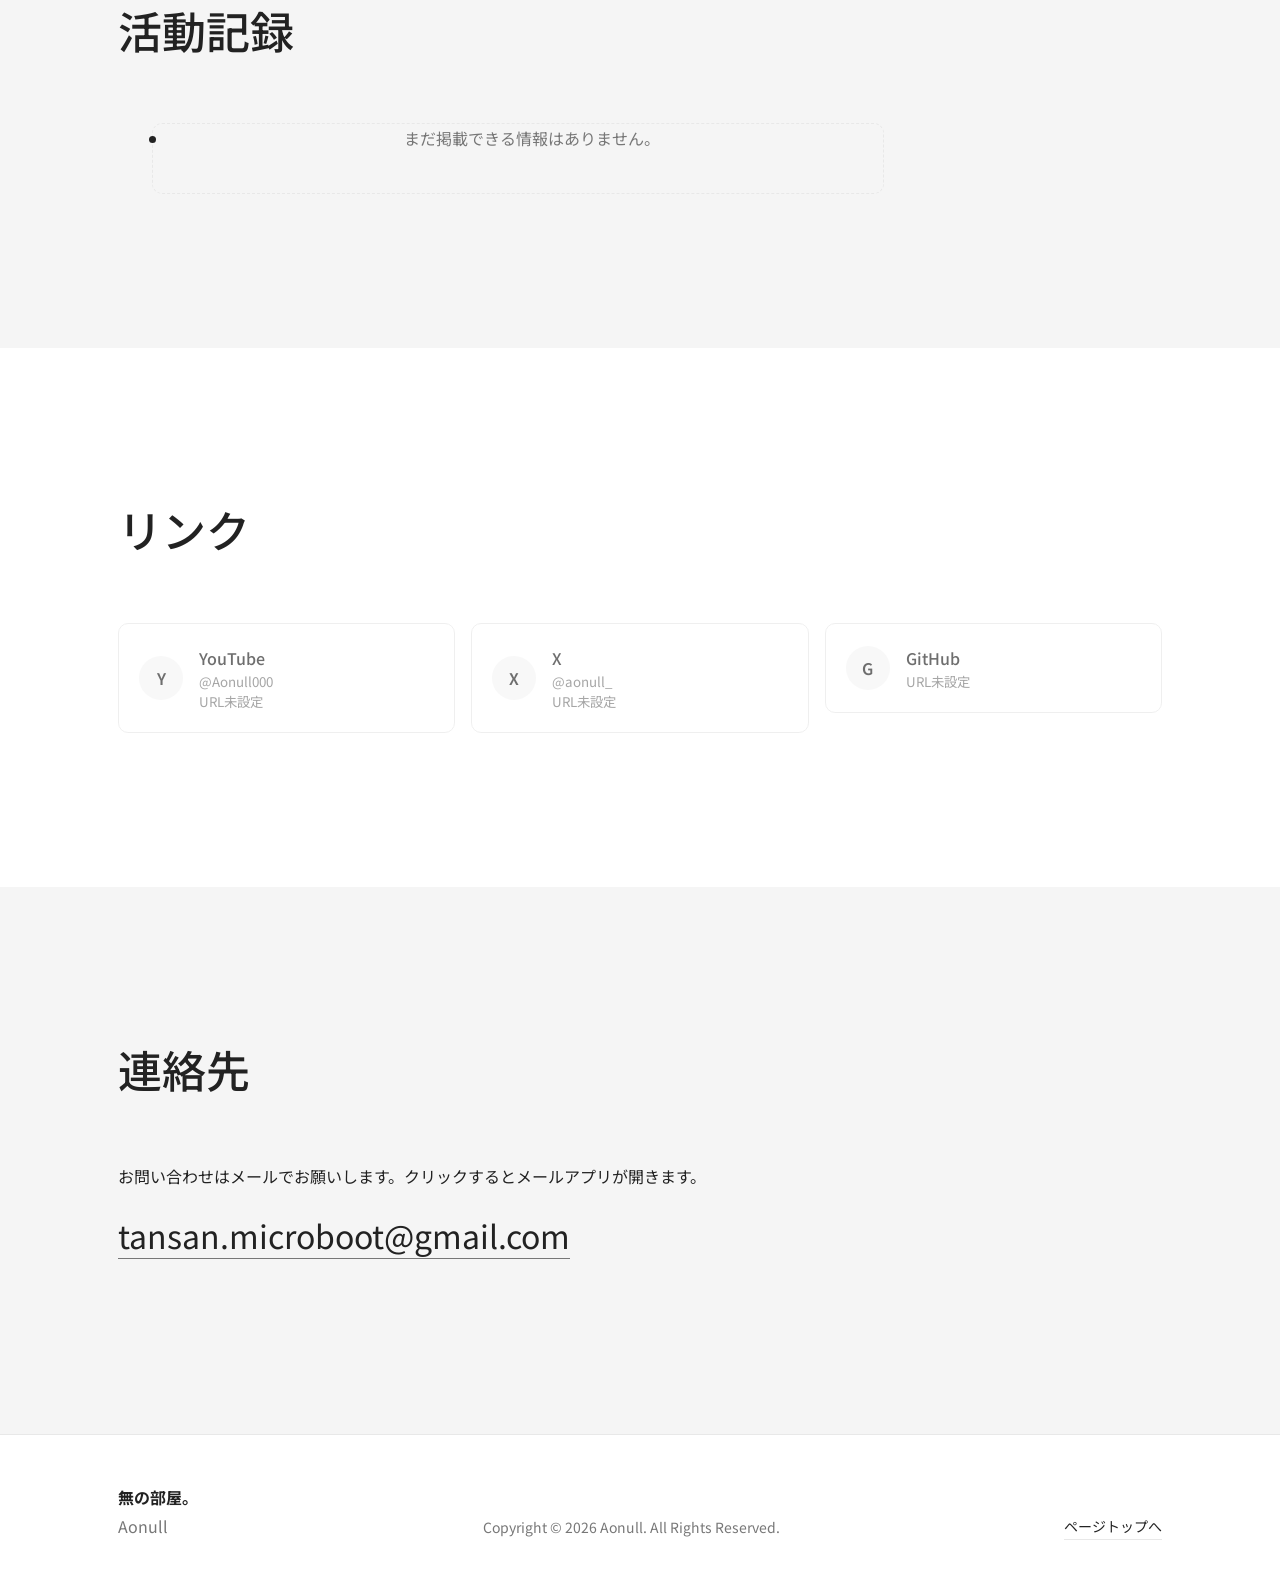
==== commit 4deb154f: "Fix site JavaScript rendering" ====
--- a/index.html
+++ b/index.html
@@ -23,9 +23,9 @@
 <link rel="stylesheet" href="css/responsive.css">
 <script>
 /* 初回描画前にテーマを確定（ちらつき防止） */
-(function(){try{var t=localStorage.getItem('theme');if(t!=='light'&&t!=='dark'){t=matchMedia('(prefers-color-scheme: dark)').matches?'dark':'light'}
-document.documentElement.dataset.theme=t;document.documentElement.classList.add('js');
-var l=localStorage.getItem('lang');if(l==='en')document.documentElement.lang='en'}catch(e){document.documentElement.classList.add('js')}})();
+(function(){var t=null,l=null;try{t=localStorage.getItem('theme');l=localStorage.getItem('lang')}catch(e){}
+if(t!=='light'&&t!=='dark'){t=window.matchMedia&&window.matchMedia('(prefers-color-scheme: dark)').matches?'dark':'light'}
+document.documentElement.dataset.theme=t;if(l==='en')document.documentElement.lang='en'})();
 </script>
 </head>
 <body>
